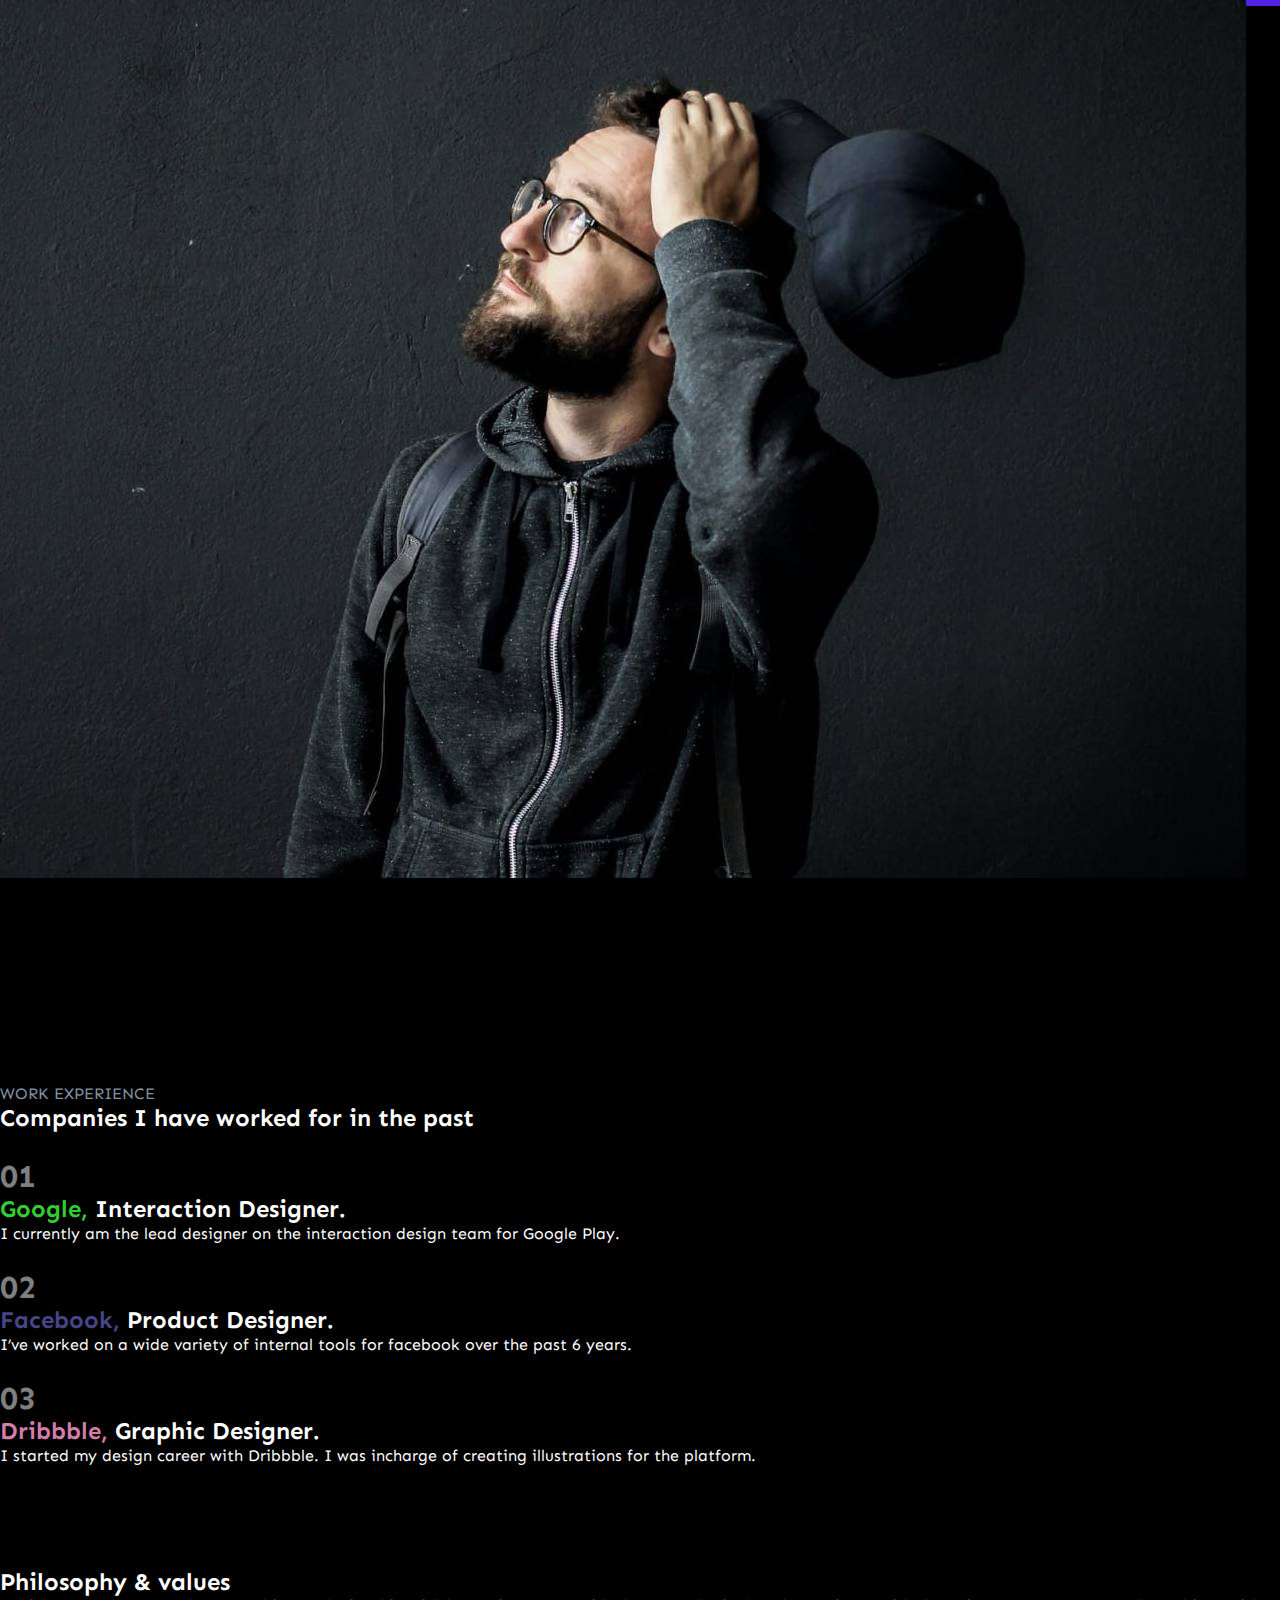
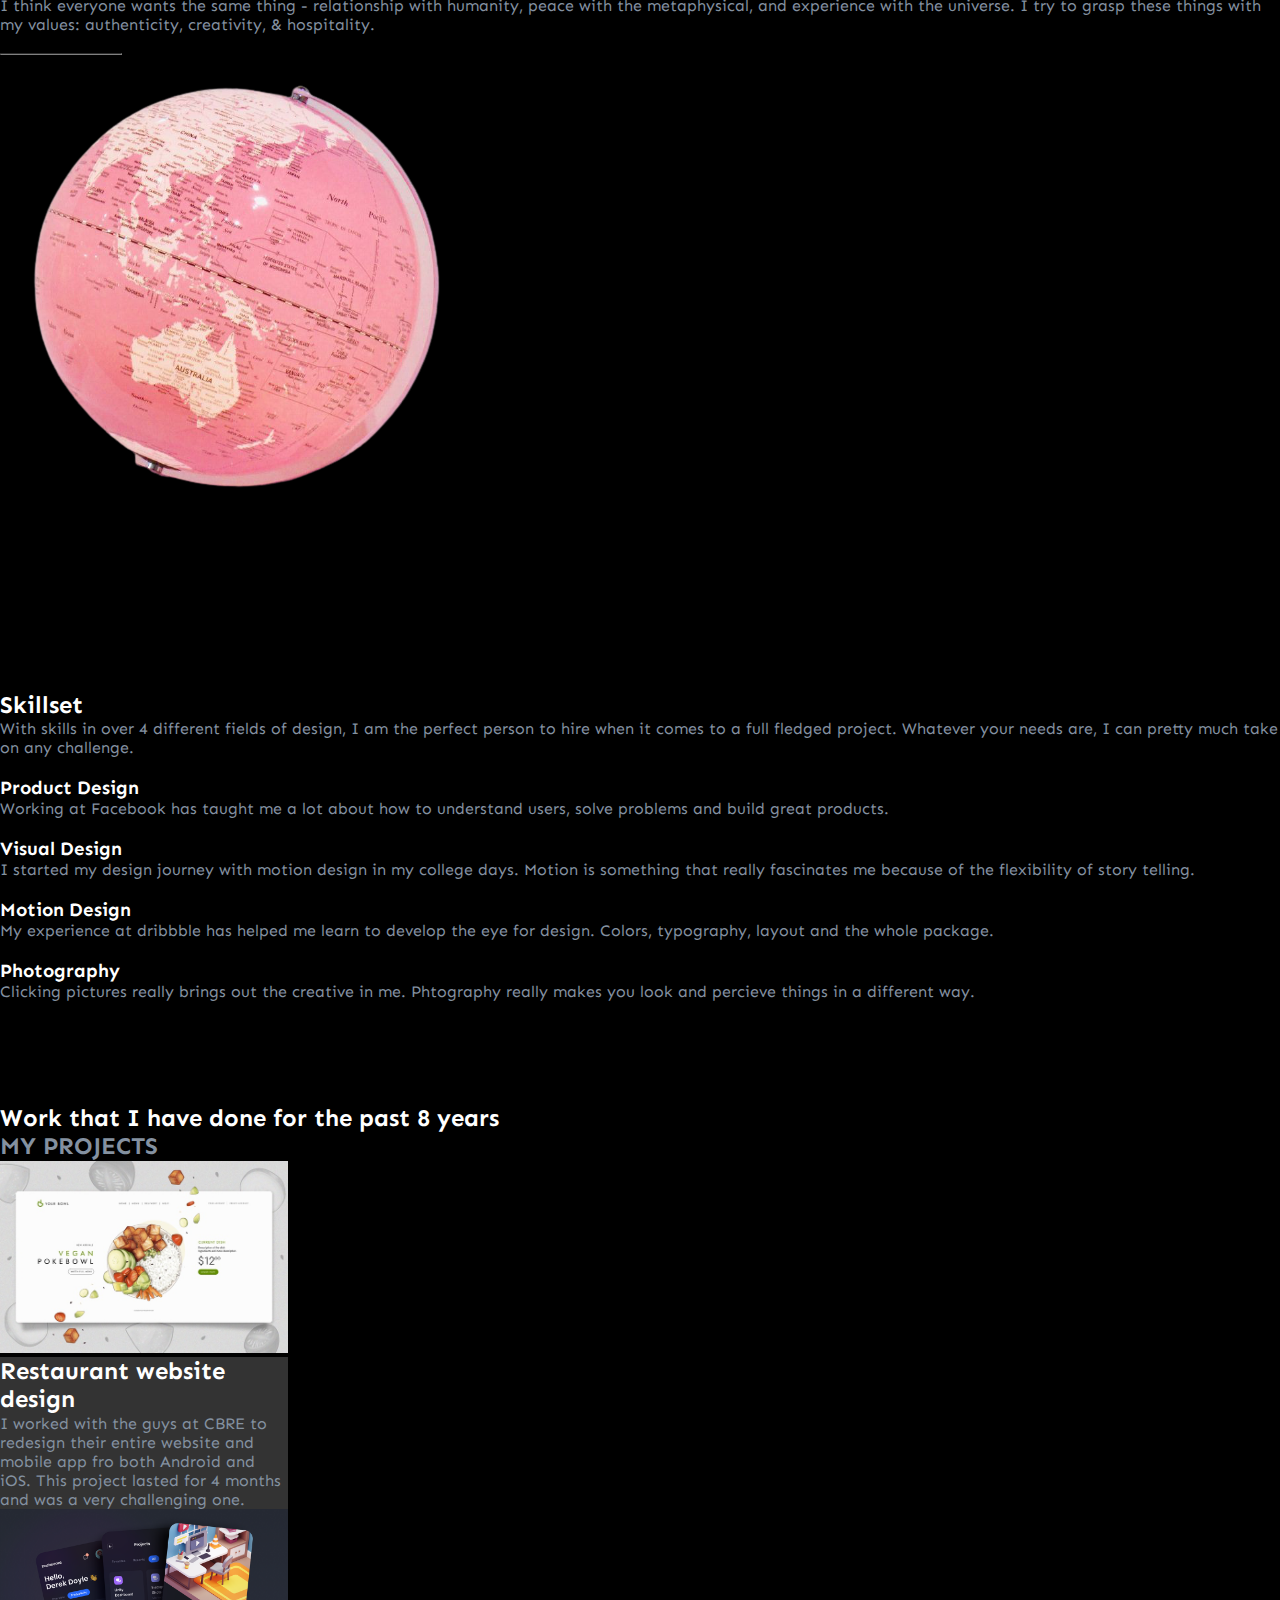
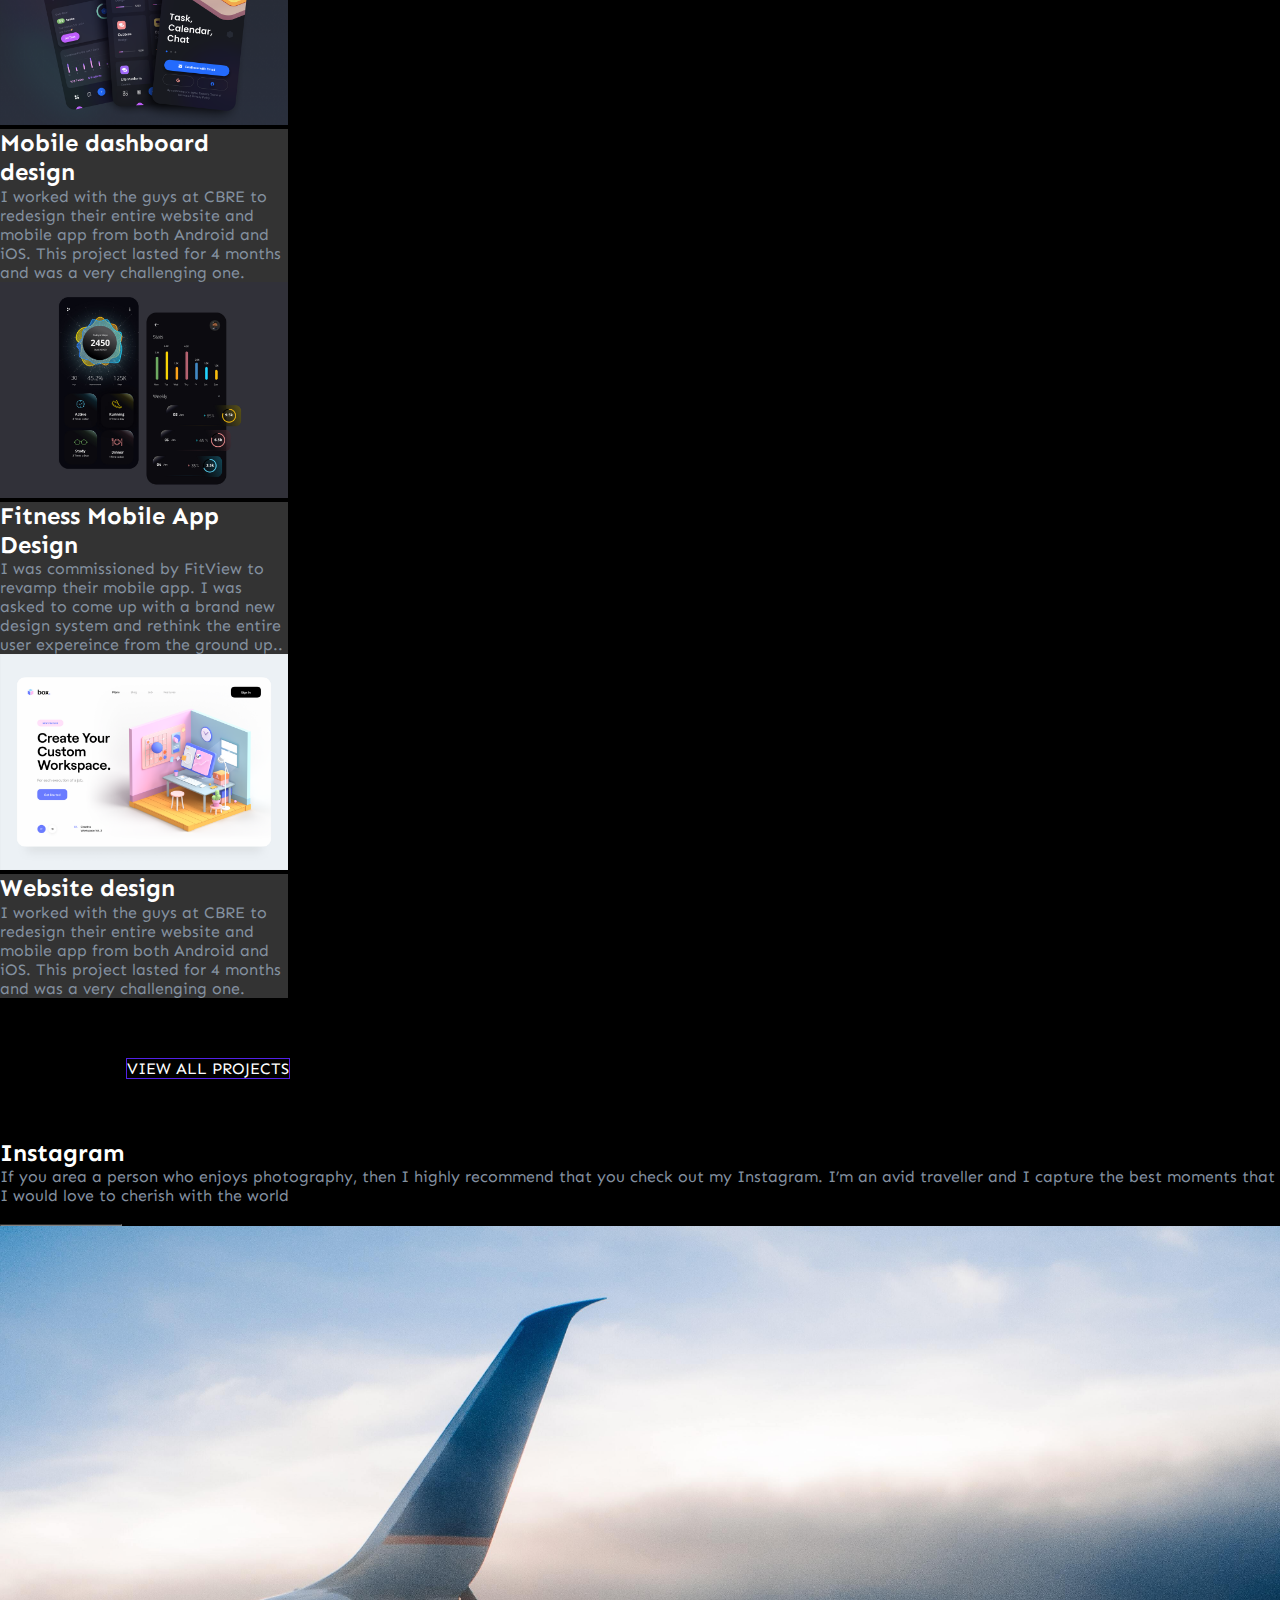
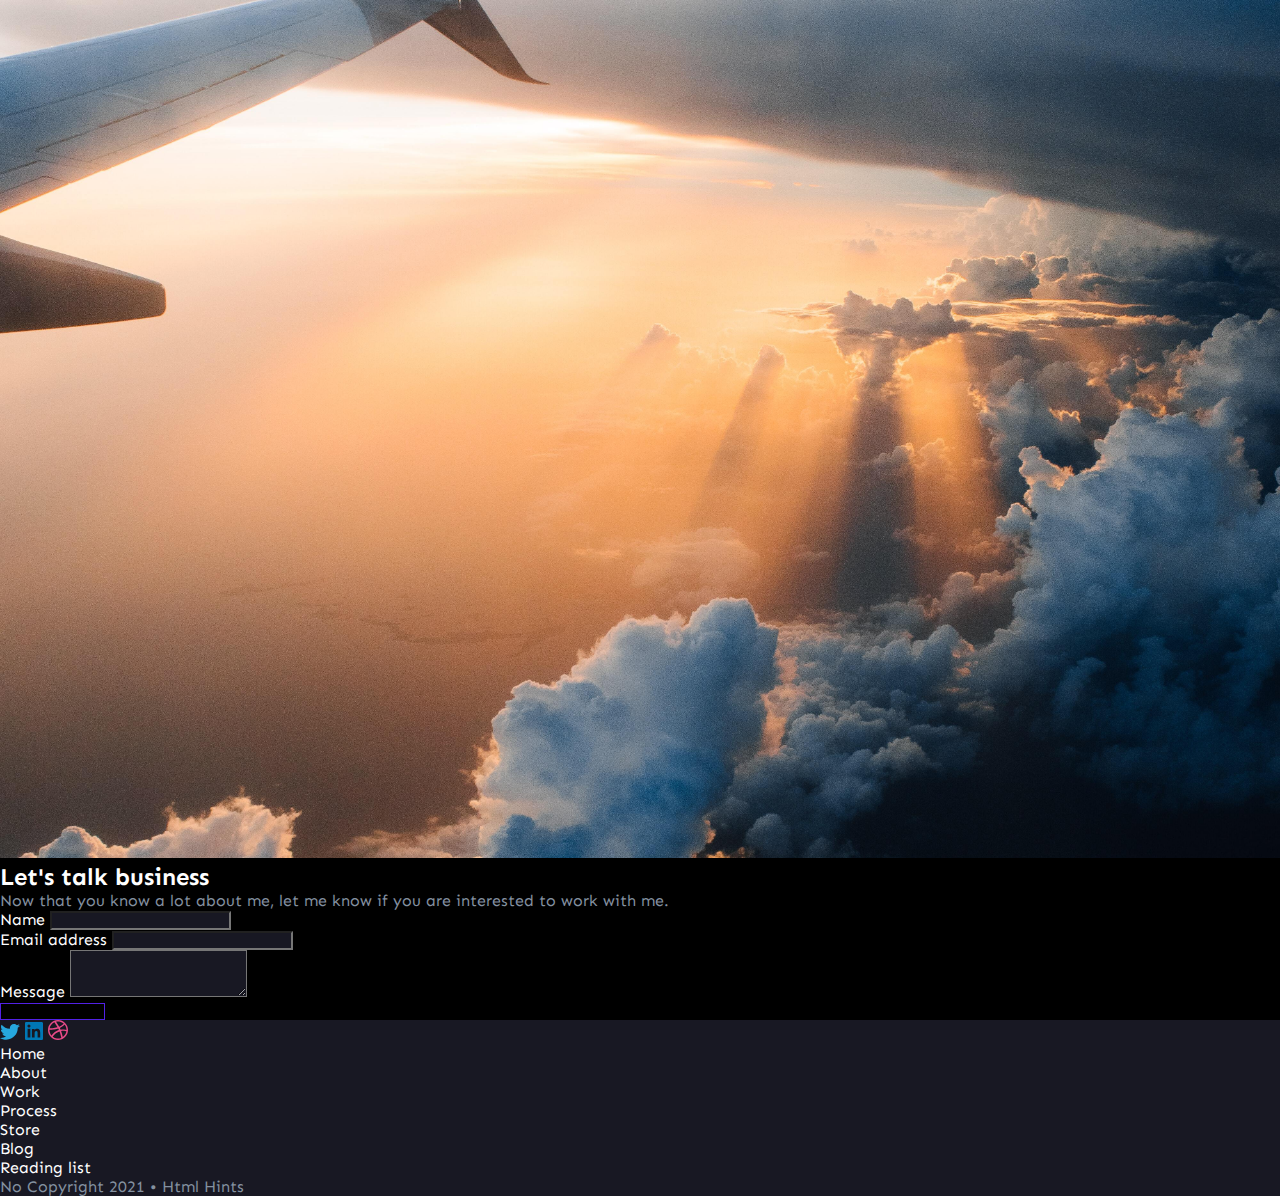
==== main.html @ 9dfaede6 "index main" ====
<!DOCTYPE html>
<html lang="en">
  <head>
    <meta charset="UTF-8" />
    <meta http-equiv="X-UA-Compatible" content="IE=edge" />
    <meta name="viewport" content="width=device-width, initial-scale=1.0" />
    
    
    <!-- Bootstrap JS -->
    <script
      src="https://cdn.jsdelivr.net/npm/bootstrap@5.0.1/dist/js/bootstrap.bundle.min.js"
      integrity="sha384-gtEjrD/SeCtmISkJkNUaaKMoLD0//ElJ19smozuHV6z3Iehds+3Ulb9Bn9Plx0x4"
      crossorigin="anonymous"
    ></script>
    <!-- Bootstrap CSS -->
    <link
      href="https://cdn.jsdelivr.net/npm/bootstrap@5.0.1/dist/css/bootstrap.min.css"
      rel="stylesheet"
      integrity="sha384-+0n0xVW2eSR5OomGNYDnhzAbDsOXxcvSN1TPprVMTNDbiYZCxYbOOl7+AMvyTG2x"
      crossorigin="anonymous"
    />

    <link rel="stylesheet" href="./styles.css" />

    <title>Portfolio</title>
  </head>
  <body>
    <!-- navbar -->
   
   
    <nav class="navbar navbar-dark text-tomato fixed-top navbar-expand-lg ps-2">
      
        <button
          class="navbar-toggler"
          type="button"
          data-bs-toggle="collapse"
          data-bs-target="#navbarNav"
          aria-controls="navbarNav"
          aria-expanded="false"
          aria-label="Toggle navigation"
        >
          <span class="navbar-toggler-icon"></span>
        </button>
        <div class="collapse navbar-collapse" id="navbarNav">
          <ul class="navbar-nav ms-auto">
            <li class="nav-item px-2">
              <a class="nav-link text-white active" style="background-color: #5221e6;" aria-current="page" href="#"
                >Experience</a
              >
            </li>
            <li class="nav-item px-2">
              <a class="nav-link text-white" href="#">Contact</a>
            </li>
            <li class="nav-item px-2">
              <a class="nav-link text-white"  href="#">Work</a>
            </li>
          </ul>
        </div>
     
    </nav>
  </div>
    <!-- main -->
    <section>
      <div class="d-flex flex-wrap bg-transparent">
        <div class="col-4"></div>
        <div class="col-8"></div>
      </div>

      <div class="main">
        <div class="d-flex flex-wrap ">
          <div class="col-lg-6 col-md-6 col-sm-12">
            <img class="hero-image" src="./hero-image.jpg" alt="" />
          </div>

          <div class="col-lg-6 col-md-6 col-sm-12 my-auto head-text-left">
            <h1 class="text-white">
              <strong
                >I'm Syed Zubair. A UI Developer
                <span> based in India.</span></strong
              >
            </h1>
            <p class="text-white">
              I’m probably the most passionate designer you will ever get to
              work with. If you have a great project that needs some amazing
              skills, I’m your guy.
            </p>
          </div>
        </div>
      </div>
    </section>

    <!-- experience -->
    <section class="experience">
     
    <div class="ms-5 ">
      <div class="d-flex  text-white">
        <div class="">
          <p class="light-grey col-lg-8 col-md-8 col-sm-12">WORK EXPERIENCE</p>
          <h2 class="col-lg-8 col-md-8 col-sm-12">Companies I have worked for <span>in the past</span></h2>
        </div>

        <!-- <div class="col-4"></div> -->
      </div>

      <div class="d-flex row works my-5 ">
        <div class="col-lg-4 col-md-4 col-sm-12  my-3">
          <h1>01</h1>
          <h5 class="work-head text-white col-lg-7 col-md-7 col-sm-10 me-auto">
            <span style="color: limegreen">Google,</span> Interaction Designer.
          </h5>
          <p class="work-text text-white col-lg-8 col-md-8 col-sm-10">
            I currently am the lead designer on the interaction design team for
            Google Play.
          </p>
        </div>

        <div class="col-lg-4 col-md-4 col-sm-12  my-3">
          <h1>02</h1>
          <h5 class="work-head text-white col-lg-7 col-md-7 col-sm-10">
            <span style="color: rgb(70, 70, 134)">Facebook,</span> Product
            Designer.
          </h5>
          <p class="work-text text-white col-lg-8 col-md-8 col-sm-11">
            I’ve worked on a wide variety of internal tools for facebook over
            the past 6 years.
          </p>
        </div>

        <div class="col-lg-4 col-md-4 col-sm-12  my-3">
          <h1>03</h1>
          <h5 class="work-head text-white col-lg-7 col-md-7 col-sm-10">
            <span style="color: rgb(211, 125, 168)">Dribbble,</span> Graphic
            Designer.
          </h5>
          <p class="work-text text-white col-lg-8 col-md-8 col-sm-11">
            I started my design career with Dribbble. I was incharge of creating
            illustrations for the platform.
          </p>
        </div>
      </div>
     </div>
    </section>

    <!-- philosophy  -->
    <section class="philosophy bg-white">
   
      <div class="d-flex row align-items-center text-start ms-5">
        <div class="col-lg-6 col-md-6 col-sm-12 bg-white phy">
          <h2 class="my-5 col-8 text-dark">
            Philosophy & values
          </h2>
          <p class="my-4 light-grey text-start col-10">
            I think everyone wants the same thing - relationship with humanity,
            peace with the metaphysical, and experience with the universe. I try
            to grasp these things with my values: authenticity, creativity, &
            hospitality.
          </p>

          <a class="btn text-left" href="">
            More about me
            <hr class="mt-2" width="120"
          /></a>
        </div>

        <div class="col-lg-6 col-md-6 col-sm-12 ">
          <img class=" h-auto w-100" src="./globe.png" alt="" />
        </div>
      </div>
  
    </section>

    <!-- Skillset -->
    <section class="skillset">
      <div class="ms-5">
      <div class="d-flex flex-lg-row flex-sm-column flex-nowrap  skill-head">
        <div class="col-lg-4 col-md-12 col-sm-10">
          <h2>Skillset</h2>

          <p class="light-grey col-10">
            With skills in over 4 different fields of design, I am the perfect
            person to hire when it comes to a full fledged project. Whatever
            your needs are, I can pretty much take on any challenge.
          </p>
        </div>

        <div class="col-lg-8 col-md-12 col-sm-12">
          
          <div class="d-flex row flex-sm-column flex-md-row justify-content-evenly">
          
            <div class="col-lg-8 col-md-12 col-sm-12 justify-content-between d-flex flex-md-row flex-column">
           
            <div class="col-md-5 col-lg-5 col-sm-10  py-2">
              <img
                class="py-3"
                src="https://uploads-ssl.webflow.com/60670664a9322f4664916537/60670665a9322f21d1916567_Product%20Design.svg"
                alt=""
              />
              <h3>Product Design</h3>
              <p class="light-grey ">
                Working at Facebook has taught me a lot about how to understand
                users, solve problems and build great products.
              </p>
            </div>
           
            <div class="col-md-5 col-lg-5 col-sm-10  py-2">
              <img
                class="py-3"
             
                src="https://uploads-ssl.webflow.com/60670664a9322f4664916537/60670665a9322f4aae916566_Visual%20Design.svg"
                alt=""
              />
              <h3>Visual Design</h3>
              <p class="light-grey ">
                I started my design journey with motion design in my college
                days. Motion is something that really fascinates me because of
                the flexibility of story telling.
              </p>
            </div>
          </div>

          <div class="col-lg-8 col-md-12 col-sm-12 justify-content-between d-flex flex-md-row flex-column">
            
            <div class="col-md-5 col-lg-5 col-sm-10  py-2">
              <img
                class="py-3"
                src="https://uploads-ssl.webflow.com/60670664a9322f4664916537/60670665a9322f0935916564_Motion%20Design.svg"
                alt=""
              />
              <h3>Motion Design</h3>
              <p class="light-grey">
                My experience at dribbble has helped me learn to develop the eye
                for design. Colors, typography, layout and the whole package.
              </p>
            </div>
            
            <div class="col-md-5 col-lg-5 col-sm-10  py-2">
              <img
                class="py-3"
                src="https://uploads-ssl.webflow.com/60670664a9322f4664916537/60670665a9322f5230916565_Photography.svg"
                alt=""
              />
              <h3>Photography</h3>
              <p class="light-grey ">
                Clicking pictures really brings out the creative in me.
                Phtography really makes you look and percieve things in a
                different way.
              </p>
            </div>
          </div>
        </div>
      </div>
      </div>
    </div>
    </section>

    <!-- Works  -->
    <section class="works py-5">
      <div class = "ms-5">
      <div class="works d-flex row">
        <div class="col-lg-6 col-md-6 col-sm-12 mt-auto">
          <h2 class="text-light">Work that I have done for the past 8 years</h2>
          <h5 class="light-grey">MY PROJECTS</h5>
          <div class="w-100 me-4 my-3 mt-5" style="width: 18rem">
            <img src="./proj1.jpg" class="card-img-top" alt="..." />
            <div class="card-body cardbody">
              <h5 class="card-title">Restaurant website design</h5>
              <p class="card-text light-grey">
                I worked with the guys at CBRE to redesign their entire 
                website and mobile app fro both Android and iOS. 
                This project lasted for 4 months and was a very challenging one.
              </p>
            </div>
          </div>

          <div class="col-lg-6 col-md-6 col-sm-12 w-100 me-lg-4 my-3 my-4" style="width: 18rem">
            <img src="./proj2.jpeg" class="card-img-top" alt="..." />
            <div class="card-body cardbody">
              <h5 class="card-title">Mobile dashboard design</h5>
              <p class="card-text light-grey">
                I worked with the guys at CBRE to redesign their entire 
                website and mobile app from both Android and iOS. 
                This project lasted for 4 months and was a very challenging one.
              </p>
            </div>
          </div>
        </div>
          <div class="col-lg-6 col-md-6 col-sm-12">
            <div class=" w-100 ms-lg-4 my-3 my-4" style="width: 18rem">
              <img src="./proj3.jpeg" class="card-img-top" alt="..." />
              <div class="card-body cardbody">
                <h5 class="card-title">Fitness Mobile App Design</h5>
                <p class="card-text light-grey">
                  I was commissioned by FitView to revamp their mobile app. I was asked to come up with a brand 
                  new design system and rethink the entire user expereince from the ground up..
                </p>
              </div>
            </div>

            <div class="col-lg-6 col-md-6 col-sm-12 w-100 ms-lg-4  my-3" style="width: 18rem">
              <img src="./proj4.jpeg" class="card-img-top" alt="..." />
              <div class="card-body cardbody">
                <h5 class="card-title">Website design</h5>
                <p class="card-text light-grey">
                  I worked with the guys at CBRE to redesign their entire 
                website and mobile app from both Android and iOS. 
                This project lasted for 4 months and was a very challenging one.
                </p>
              </div>
            </div>
            
            <div class="button-wrapper w-100 m-auto">
              <a class="button btn p-3 text-white fw-bold">VIEW ALL PROJECTS</a>
            </div>
            
          </div>
        </div>
      </div>
    </div>
    </section>

    <!-- Social -->
    <section class=" bg-white">
   
    <div class="d-lg-flex d-md-flex text-start justify-content-evenly">
          
      <div class="col-lg-6 col-md-6 col-sm-12 d-flex flex-column text-start justify-content-center bg-white phy" >
        
          <h2 class="text-dark py-4 px-5">Instagram</h2>
          <p class="light-grey text-start col-sm-12 col-lg-8 col-md-10 px-5">If you area a person who enjoys photography, 
            then I highly recommend that you check out my Instagram. 
            I’m an avid traveller and I capture the best moments that 
            I would love to cherish with the world</p>
            
            <a class="btn text-start my-5 ms-5" href="">
              Follow Me
              <hr class="mt-2" width="120"
            /></a>
      </div>

      <div class="col-lg-6 col-md-6 col-sm-12 d-flex ms-auto">
          <img src="./plane.jpg " class="w-100 h-100" alt="">
      </div>

          
        
    </div>
     
  </section>

    <!-- form -->
    <section class="form-section">
      <div class="d-flex row m-5 py-5">

        <div class="col-lg-6 col-md-6 col-sm-12 ">
          <h2 class="text-white">Let's talk business</h2>
          <p class="light-grey col-10"> Now that you know a lot about me, let me know if you are interested to work with me.</p>
        </div>
        
        <div class="col-lg-6 col-md-6 col-sm-12  form-inputs">
          <form  onsubmit="return false;">
            <div class="mb-5">
              <label for="exampleInputName" class="form-label">Name</label>
              <input type="text"  class="form-control input-bg border-0" id="exampleInputName" placeholder="">
              <span class="text-danger" id="name-error"></span>
            </div>
            <div class="mb-5">
              <label for="exampleEmail1" class="form-label">Email address</label>
              <input type="email"   class="form-control input-bg border-0" id="exampleEmail1" placeholder="">
              <span class="text-danger" id="email-error"></span>
            </div>
            <div class="mb-5">
              <label for="messageTextArea" class="form-label">Message</label>
              <textarea class="form-control input-bg border-0" id="messageTextArea" rows="3"></textarea>
              <span class="text-danger" id="message-error"></span>
            </div>
            
            <button type="submit" class="button w-100 btn px-3 py-4 text-white fw-bold"  id="form-submit"><strong>Lets Get Started</strong></button>

           </form>

        </div>
      </div>
    </section>
    <script src="./script.js"></script>
    <footer >
      <section class="">
      <div class="ms-5 py-5  footer">
        <div class="d-flex col-lg-6 col-md-6 col-sm-12  cta-i">
          <img class="" src="twitter.svg" alt="">
          <img class="px-5" src="linkedIn.svg" alt="">
          <img class="px-2" src="dribbble.svg" alt="">

        </div>
       
        <div class="d-flex col-lg-6 col-md-6 col-sm-12 mt-5 navs">
          
          <div class="">
            <p>Home</p>
            <p>About</p>
            <p>Work</p>
            <p>Process</p>

          </div>
          <div class="">
            <p>Store</p>
            <p>Blog</p>
            <p>Reading list</p>
          </div>
        </div>
       
        
       
      </div>  
      <div class="mx-5 pb-5">
        <p class="light-grey">No Copyright 2021 • Html Hints</p>
      </div>
      </section>
      
    </footer>
    
  </body>
</html>
---- styles.css ----
@import url('https://fonts.googleapis.com/css2?family=Sen:wght@400&display=swap');

body{
    font-family: 'Sen', sans-serif;
    overflow-x: hidden;
    background-color: black;
    color: white;
}
p{
    text-align: start;
   
}

h1{
     font-size: calc(80px + vh);
     margin-top: 25px;
     overflow-y: hidden;
     
}

*{
    max-width: 100%;
    overflow-x: hidden;
}

main > span{
    color: rgba(255, 255, 255, 0.5);
}

*{
    margin: 0;
    padding: 0;
}

.light-grey{
    color: #8491a0;
}

/* dummy div bg */
.bg-transparent {
    height: 100vh;
}
.bg-transparent div:nth-child(1) {
    background: black;
}
.bg-transparent div:nth-child(2) {
    background: rgb(24, 24, 35);
}

.navbar{
    border-top: 6px solid #5221e6;;
}


/* main */
.main{
    top: 0;
    margin: auto;
    position: absolute;
    align-items: center;
    height: 100vh;
    display: flex;
}
.head-text-left span{
    font-size: calc(74px + vh);
    color: rgba(255, 235, 235, 0.5);
}

.head-text-left{
    margin-left: -60px;
   
}

@media(min-width: 320px) and (max-width: 767px){
    .main{ 
        top : 0 !important;
        display: flex;
        justify-content: center;
        align-items: center;
        margin: 0 30px;
        height: 100vh;
    }
    
    .hero-image{
        max-width: 100%;
        max-height: 100%;
        
    }
    .head-text-left{
        
        margin-left: 0;
        text-align: left;
        
       
    }
    h1{
        font-size: calc(40px + vh);
        line-height: 40px;
    }
   
    
}





/* experience */

.experience{
    background-color: black;
    align-items: center;
    margin: auto;
    padding: 8% 0;
}


.works h1{
    color: rgba(255, 255, 255, 0.5)
}


h2{
    font-size: calc(58px + vh);
    font-weight: 700;

}
h3{
    font-weight: 700;
}



/* philosophy */

.phy a{
   margin-left: 0;
   max-width: 150px;
   border-radius: 4px;
   color: #000;
}

.phy a:hover {
    color: white;
    background-color: #5221e6;
    
}


/* skillset */
.skillset{
    color: white;
    padding: 8% 0;
}

.works h5{
    line-height: 1.2;
    font-size: 24px;
}

@media(min-width: 320px ){
    .skill-head{
        display: flex;
        flex-direction: column;
    }
}



/* projects worked */

.cardbody{
    background-color: #333333;
}
.button-wrapper{
    height: 140px;
    width: 18rem;
    display: flex;
    align-items: center;
    justify-content: center;
    margin-left: 5%;
}

.button{
    border: 1px solid #5221e6;
    /* color: #5221e6; */
    background-color: black;
}

a :hover{
    background-color: #5221e6;
 
}

/* social */
@media(max-width: 670px) {
     
    .social-text{
        margin-left: 10%;
        max-width: 300px;
    }

}


/* business  form*/
.input-bg{
    background-color: #181823;
}

.form-inputs a{
    background-color: #5221e6;
}


/* footer */
footer{
    background-color: #181823;
}
.svg{
    width: 25px;
}
.cta-i{
    max-height: 15px;
}

@media(min-width: 720px){
    .footer{
        display: flex;
        flex-direction: column;
        
    }
    .cta-i{
        max-height: 250px;
    }
    .navs{
        justify-content: flex-start;
    }
}

@media(max-width: 320px){
    .footer{
        display: flex;
        flex-direction: column;
       
    }
    .cta-i{
        max-height: 27px;
    }
    .navs{
        justify-content: space-between;
    }
}
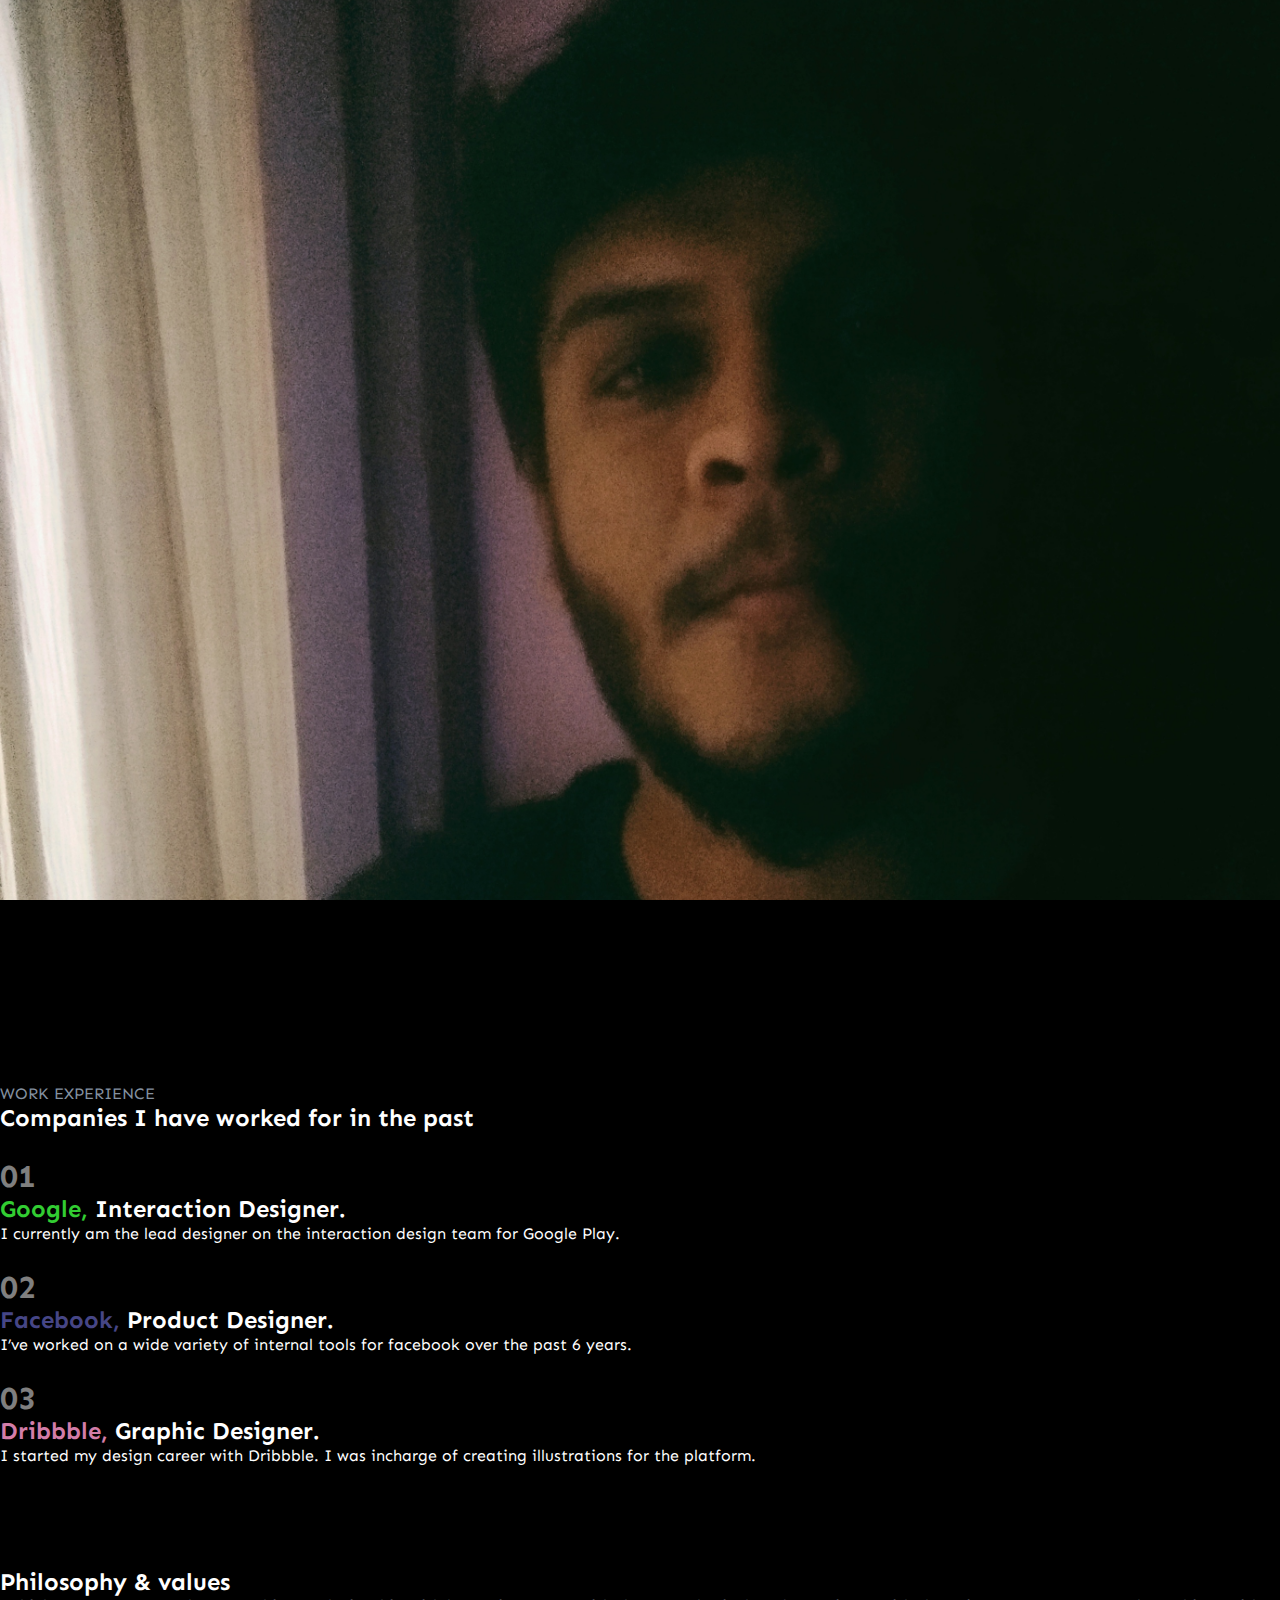
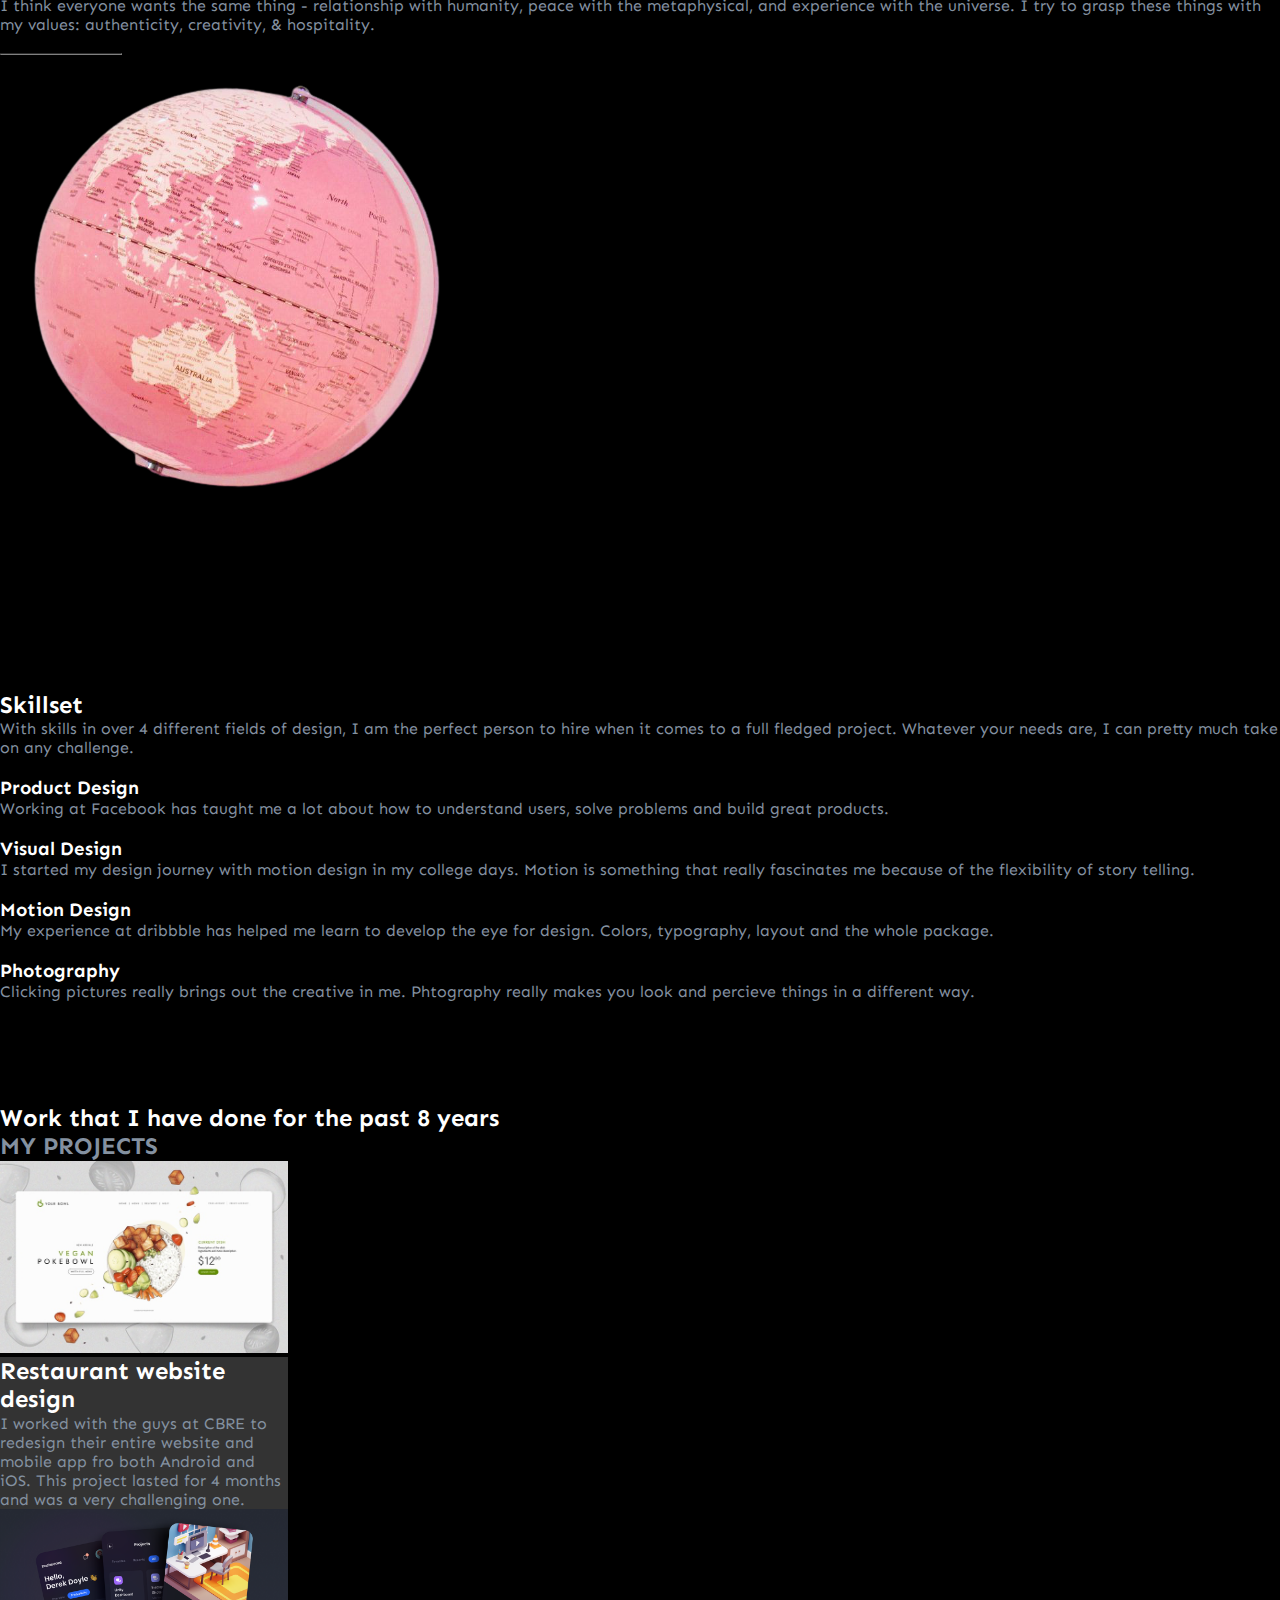
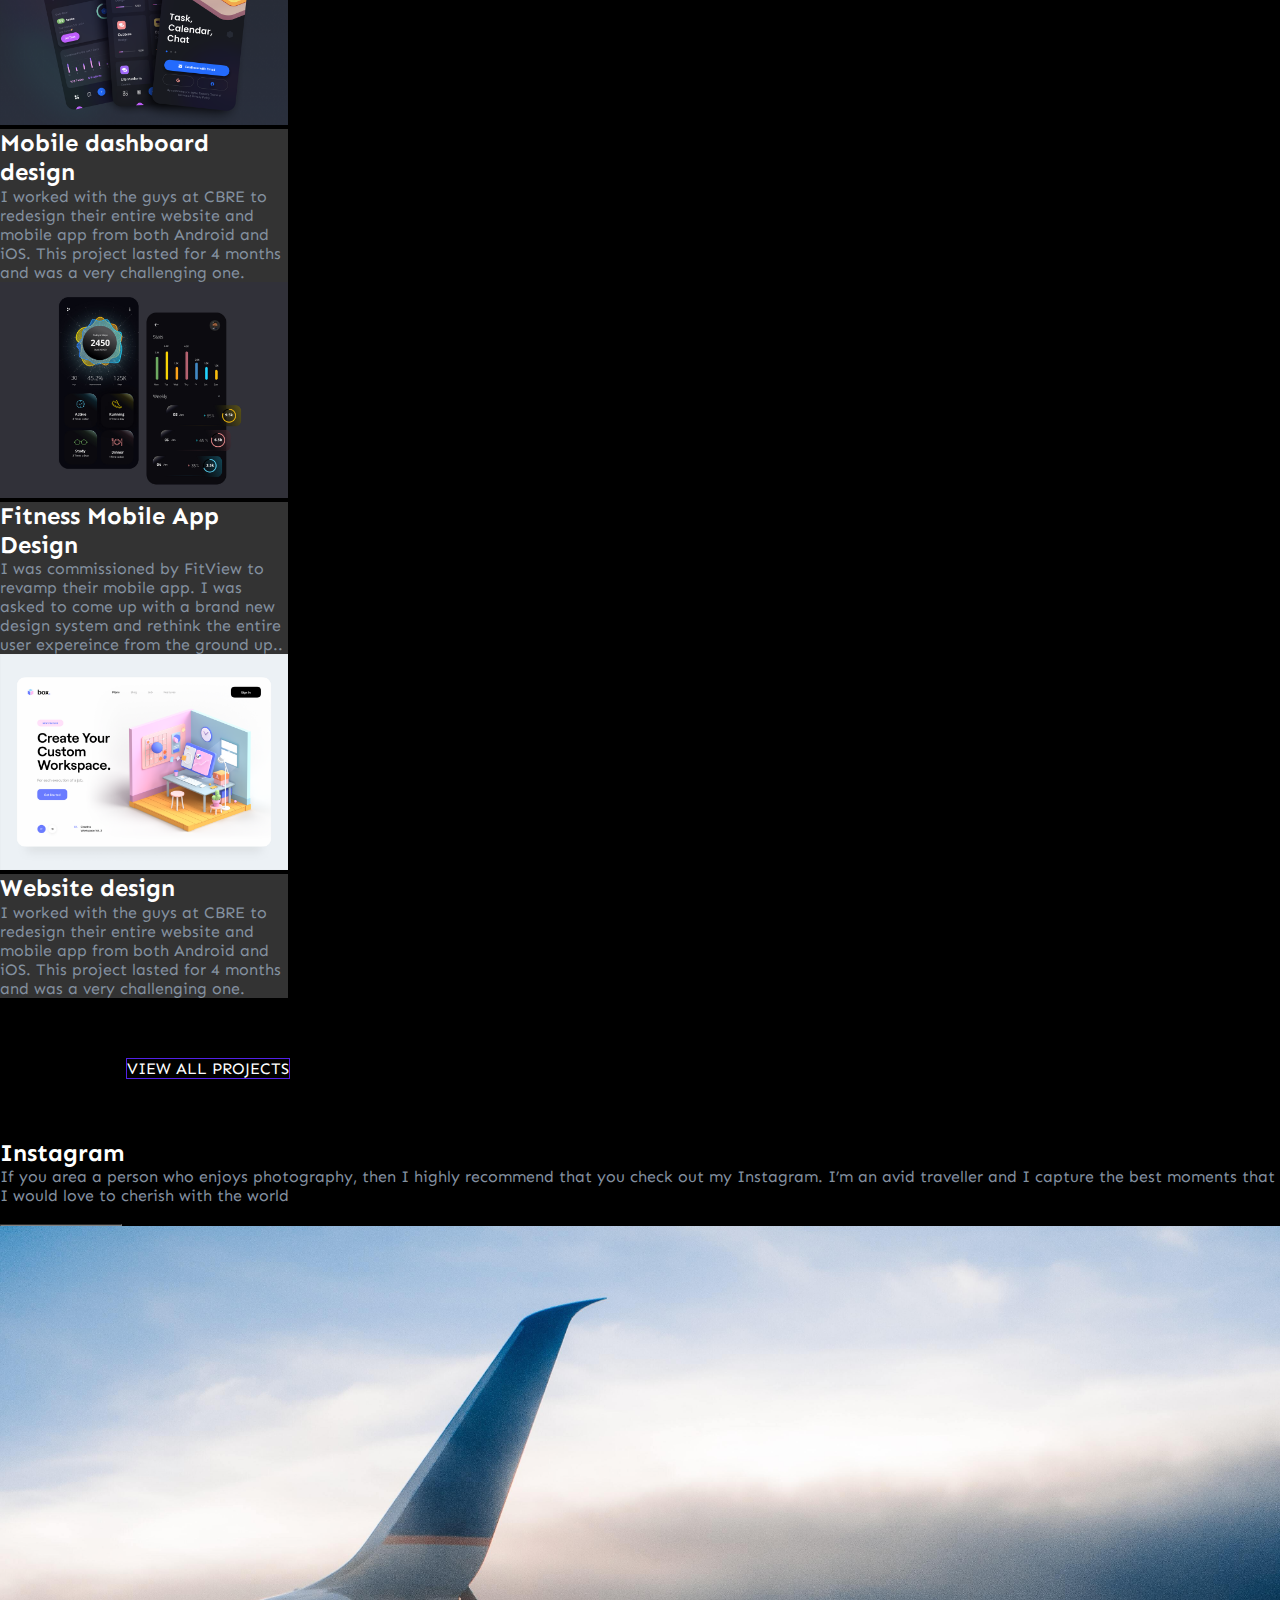
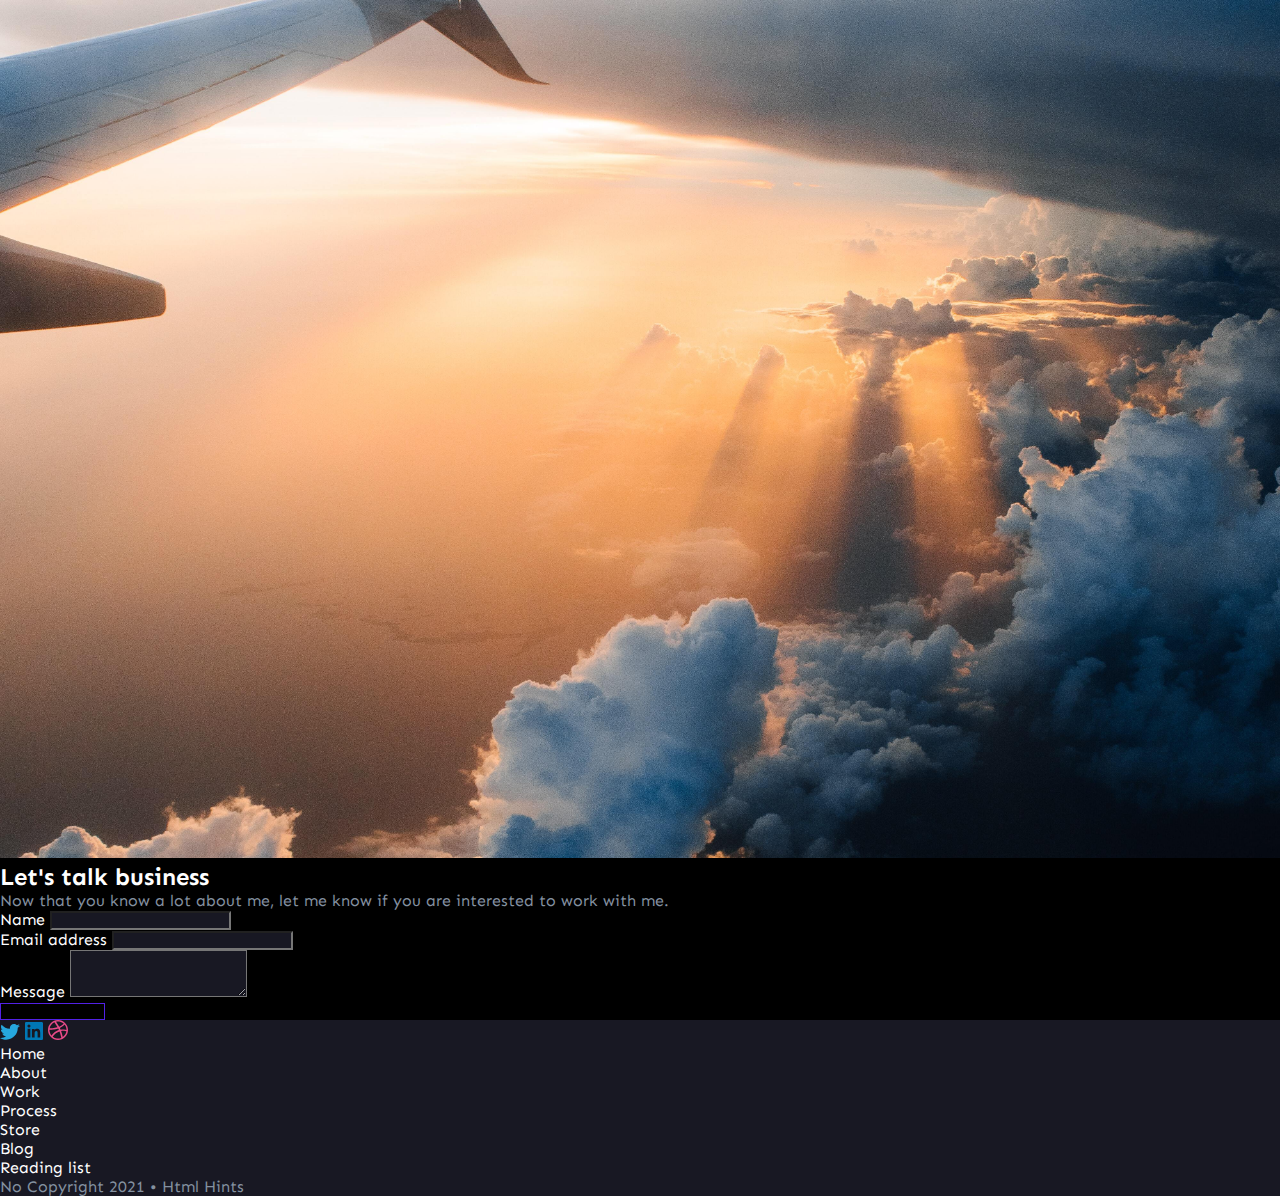
==== commit b6b5da71: "Merge branch 'main' of https://github.com/Zubair-droid/solid-adventure into main" ====
--- a/main.html
+++ b/main.html
@@ -66,10 +66,10 @@
         <div class="col-8"></div>
       </div>
 
-      <div class="main">
+      <div class="main " >
         <div class="d-flex flex-wrap ">
           <div class="col-lg-6 col-md-6 col-sm-12">
-            <img class="hero-image" src="./hero-image.jpg" alt="" />
+            <img class="hero-image" src="./hero-img1.jpg" alt="" />
           </div>
 
           <div class="col-lg-6 col-md-6 col-sm-12 my-auto head-text-left">
@@ -384,28 +384,35 @@
     <script src="./script.js"></script>
     <footer >
       <section class="">
-      <div class="ms-5 py-5  footer">
-        <div class="d-flex col-lg-6 col-md-6 col-sm-12  cta-i">
-          <img class="" src="twitter.svg" alt="">
-          <img class="px-5" src="linkedIn.svg" alt="">
-          <img class="px-2" src="dribbble.svg" alt="">
-
-        </div>
+     
+        <div class="ms-5 py-5 footer">
        
-        <div class="d-flex col-lg-6 col-md-6 col-sm-12 mt-5 navs">
+        <div class="d-flex flex-column mt-5 navs ">
+
+          <div class="col-lg-6 col-md-6 col-sm-12">
+            <div class="d-flex cta-i">
+              <img class="" src="twitter.svg" alt="">
+              <img class="px-5" src="linkedIn.svg" alt="">
+              <img class="px-2" src="dribbble.svg" alt="">
+    
+            </div>
+           
+          </div>
           
-          <div class="">
+          <div class="col-lg-4 col-md-4 col-sm-12 d-flex flex-row nav-right">
+          <div class="pe-4">
             <p>Home</p>
             <p>About</p>
             <p>Work</p>
             <p>Process</p>
 
           </div>
-          <div class="">
+          <div class="ps-4">
             <p>Store</p>
             <p>Blog</p>
             <p>Reading list</p>
           </div>
+        </div>
         </div>
        
         
--- a/styles.css
+++ b/styles.css
@@ -84,6 +84,7 @@
     .hero-image{
         max-width: 100%;
         max-height: 100%;
+        background-size: cover;
         
     }
     .head-text-left{
@@ -224,30 +225,34 @@
     max-height: 15px;
 }
 
-@media(min-width: 720px){
+@media(min-width: 768px){
     .footer{
         display: flex;
+        justify-content: space-around;
         flex-direction: column;
         
     }
     .cta-i{
-        max-height: 250px;
+        max-height: 750px;
+    }
+
+    .nav-right{
+        margin-left: auto;
+        
+    }
+   
+}
+
+@media(max-width: 767px){
+
+    .cta-i{
+        max-height: 27px;
     }
     .navs{
         justify-content: flex-start;
     }
-}
-
-@media(max-width: 320px){
-    .footer{
-        display: flex;
-        flex-direction: column;
+    .nav-right{
        
-    }
-    .cta-i{
-        max-height: 27px;
-    }
-    .navs{
-        justify-content: space-between;
+        margin-top: 8%;
     }
 }